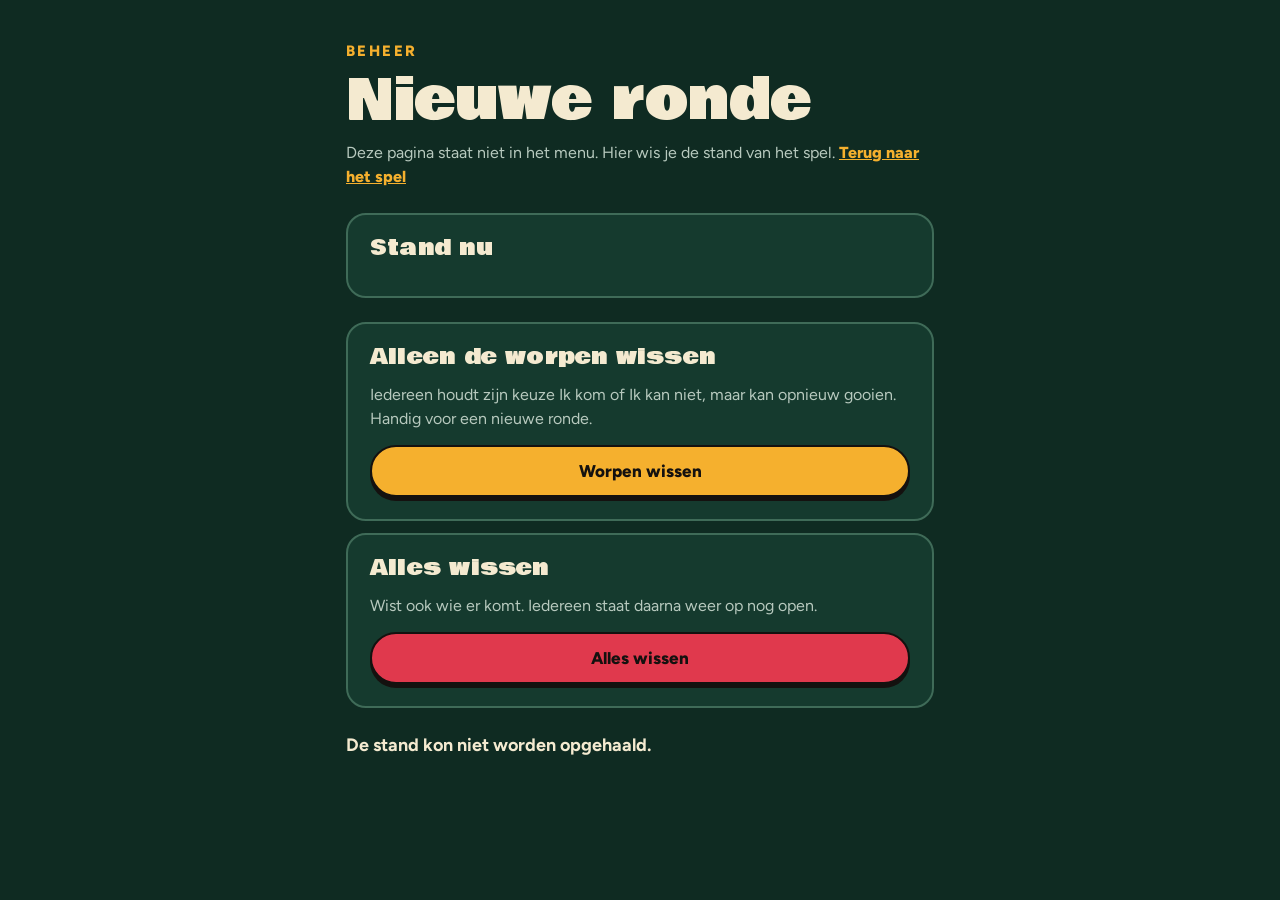
==== beheer.html @ 5af9915f "Beheerpagina om de stand te wissen (niet gelinkt) Co-Authored-By: Claude Sonnet 5.5 <noreply@anthrop" ====
<!doctype html>
<html lang="nl">
<head>
<meta charset="utf-8">
<meta name="viewport" content="width=device-width,initial-scale=1">
<meta name="robots" content="noindex,nofollow">
<title>Dartmiddag beheer</title>
<link rel="preconnect" href="https://fonts.googleapis.com">
<link rel="preconnect" href="https://fonts.gstatic.com" crossorigin>
<link href="https://fonts.googleapis.com/css2?family=Bowlby+One&family=Figtree:wght@400;500;700;800&display=swap" rel="stylesheet">
<link rel="stylesheet" href="site.css">
<style>
main{max-width:620px;margin:0 auto;padding:40px 16px 72px;display:flex;flex-direction:column;gap:24px}
.choice{display:flex;flex-direction:column;gap:12px}
.danger{background:#E0394D;color:#14110F}
.danger:hover{background:#E0394D}
.status{margin:0;font-weight:700;min-height:1.5em}
ul{list-style:none;margin:0;padding:0;display:flex;flex-direction:column;gap:8px}
li{display:flex;justify-content:space-between;gap:12px;background:var(--panel);border:2px solid var(--line);border-radius:14px;padding:10px 16px}
li span:first-child{font-family:var(--display)}
</style>
</head>
<body>
<main>
  <header>
    <p class="eyebrow">Beheer</p>
    <h1 style="font-size:clamp(36px,9vw,56px);margin:10px 0 12px">Nieuwe ronde</h1>
    <p class="note">Deze pagina staat niet in het menu. Hier wis je de stand van het spel. <a href="spel.html">Terug naar het spel</a></p>
  </header>

  <section class="card" aria-labelledby="h-nu">
    <h2 class="display" id="h-nu" style="font-size:22px;margin:0">Stand nu</h2>
    <ul id="nu" aria-live="polite"></ul>
  </section>

  <section class="choice">
    <div class="card">
      <h2 class="display" style="font-size:22px;margin:0">Alleen de worpen wissen</h2>
      <p class="note">Iedereen houdt zijn keuze Ik kom of Ik kan niet, maar kan opnieuw gooien. Handig voor een nieuwe ronde.</p>
      <button class="btn" type="button" id="wis-worpen">Worpen wissen</button>
    </div>
    <div class="card">
      <h2 class="display" style="font-size:22px;margin:0">Alles wissen</h2>
      <p class="note">Wist ook wie er komt. Iedereen staat daarna weer op nog open.</p>
      <button class="btn danger" type="button" id="wis-alles">Alles wissen</button>
    </div>
  </section>
  <p class="status" id="status" aria-live="polite"></p>
</main>

<script src="config.js"></script>
<script>
(function () {
  var cfg = window.DM_CONFIG || {};
  var NAMES = { mart: 'Mart', stefan: 'Stefan', tristan: 'Tristan', niels: 'Niels', dennis: 'Dennis', dani: 'Dani' };
  var $ = function (id) { return document.getElementById(id); };
  var base = (cfg.url || '').replace(/\/$/, '') + '/rest/v1/players';
  var headers = { apikey: cfg.key, Authorization: 'Bearer ' + cfg.key, 'Content-Type': 'application/json' };
  var armed = null, timer = 0;

  function say(t) { $('status').textContent = t; }

  function load() {
    return fetch(base + '?select=id,status,throws&order=id', { headers: headers })
      .then(function (r) { if (!r.ok) throw new Error(); return r.json(); })
      .then(function (rows) {
        var ul = $('nu'); ul.textContent = '';
        rows.forEach(function (x) {
          var li = document.createElement('li');
          var a = document.createElement('span'); a.textContent = NAMES[x.id] || x.id;
          var b = document.createElement('span');
          b.textContent = (x.status === 'ja' ? 'Komt' : x.status === 'nee' ? 'Komt niet' : 'Nog open') + ' · ' + x.throws.length + (x.throws.length === 1 ? ' worp' : ' worpen');
          li.appendChild(a); li.appendChild(b); ul.appendChild(li);
        });
      })
      .catch(function () { say('De stand kon niet worden opgehaald.'); });
  }

  /* Eerst klikken om te bevestigen, dan pas wissen. */
  function wipe(btn, label, confirmLabel, body) {
    btn.addEventListener('click', function () {
      if (armed !== btn) {
        resetArmed();
        armed = btn; btn.textContent = confirmLabel;
        say('Klik nog een keer om te bevestigen.');
        timer = setTimeout(resetArmed, 6000);
        return;
      }
      resetArmed();
      say('Bezig met wissen…');
      fetch(base + '?id=in.(mart,stefan,tristan,niels,dennis,dani)', { method: 'PATCH', headers: headers, body: JSON.stringify(body) })
        .then(function (r) { if (!r.ok) throw new Error(); say('Gewist. Iedereen ziet de nieuwe stand binnen een paar seconden.'); return load(); })
        .catch(function () { say('Wissen is niet gelukt. Probeer het opnieuw.'); });
    });
    btn.dataset.label = label;
  }
  function resetArmed() {
    clearTimeout(timer);
    if (armed) { armed.textContent = armed.dataset.label; armed = null; }
  }

  wipe($('wis-worpen'), 'Worpen wissen', 'Zeker weten? Klik nogmaals', { throws: [] });
  wipe($('wis-alles'), 'Alles wissen', 'Zeker weten? Klik nogmaals', { status: 'open', throws: [] });
  load();
  setInterval(load, 5000);
})();
</script>
</body>
</html>
---- site.css ----
/* Dartmiddag: gedeelde stijl voor index.html en spel.html. Eén donkere kroeglook. */
:root{
  --bg:#0F2B22; --deep:#0B211A; --panel:#153A2E; --line:#3F6B58; --cream:#F4EAD0; --muted:#B7C9BE; --soft:#D9E5DC;
  --amber:#F5B02E; --ink:#14110F; --red:#C8233B; --yes:#8FE0AE; --no:#FF8A98;
  --display:'Bowlby One','Arial Black',sans-serif; --body:'Figtree',system-ui,sans-serif;
  color-scheme:dark;
}
*{box-sizing:border-box}
html{scroll-behavior:smooth}
body{margin:0;background:var(--bg);color:var(--cream);font-family:var(--body);font-size:18px;line-height:1.5}
.wrap{max-width:1240px;margin:0 auto;padding-inline:max(16px,4vw)}
.display{font-family:var(--display);font-weight:400;letter-spacing:.01em}
.eyebrow{margin:0;font-weight:800;font-size:15px;letter-spacing:.16em;text-transform:uppercase;color:var(--amber)}
h1,h2,h3{text-wrap:balance}
h1{font-family:var(--display);font-weight:400;font-size:clamp(44px,7.2vw,96px);line-height:1;margin:18px 0 26px}
h2{font-family:var(--display);font-weight:400;font-size:clamp(34px,5vw,60px);line-height:1.05;margin:12px 0}
a{color:var(--amber);font-weight:800}
.note{margin:0;color:var(--muted);font-size:16px}

/* knoppen en velden */
.btn{display:inline-flex;align-items:center;justify-content:center;gap:10px;min-height:52px;padding:0 26px;border-radius:999px;border:2px solid var(--ink);background:var(--amber);color:var(--ink);font:800 17px var(--body);text-decoration:none;cursor:pointer;box-shadow:0 4px 0 var(--ink);transition:transform .12s,box-shadow .12s}
.btn:hover{transform:translateY(-2px);box-shadow:0 6px 0 var(--ink)}
.btn:active{transform:translateY(3px);box-shadow:0 1px 0 var(--ink)}
.btn-ghost{background:transparent;color:var(--cream);border-color:var(--cream);box-shadow:none}
.btn-ghost:hover{background:rgba(244,234,208,.12);box-shadow:none}
.btn-big{min-height:68px;font-size:24px;width:100%}
.btn:focus-visible,a:focus-visible,.in:focus-visible,button:focus-visible{outline:3px solid var(--cream);outline-offset:3px}
.in{width:100%;min-height:48px;padding:0 14px;border-radius:12px;border:2px solid var(--ink);background:#fff;color:var(--ink);font:600 17px var(--body)}

/* navigatie */
.top{display:flex;flex-wrap:wrap;align-items:center;justify-content:space-between;gap:8px 24px;padding-block:18px}
.brand{display:flex;align-items:center;gap:12px;color:var(--cream);text-decoration:none;font-family:var(--display);font-size:24px;font-weight:400}
.nav{display:flex;flex-wrap:wrap;gap:8px 24px}
.nav a{color:var(--cream);text-decoration:none;font-weight:700;font-size:16px;padding:10px 4px;border-bottom:2px solid transparent}
.nav a:hover{border-bottom-color:var(--amber)}

/* ticker */
.ticker-wrap{overflow:hidden;background:var(--amber);color:var(--ink);border-bottom:3px solid var(--ink)}
.ticker{display:flex;width:max-content;animation:tick 48s linear infinite}
.ticker span{padding:9px 22px;font-weight:800;font-size:14px;letter-spacing:.12em;white-space:nowrap}
@keyframes tick{from{transform:translateX(0)}to{transform:translateX(-50%)}}

/* bord */
.board{width:100%;height:auto;display:block}
.dart-in{animation:dartin .28s ease-out;transform-origin:0 0}
@keyframes dartin{from{transform:scale(2.6);opacity:0}to{transform:scale(1);opacity:1}}
.pop{animation:pop .4s ease-out}
@keyframes pop{from{transform:scale(.92);opacity:0}to{transform:scale(1);opacity:1}}
.lbl{font-weight:800;font-size:13px;letter-spacing:.14em;text-transform:uppercase;color:var(--amber)}
.last{display:flex;flex-wrap:wrap;align-items:center;justify-content:space-between;gap:6px 18px;background:var(--bg);border:2px solid var(--amber);border-radius:20px;padding:16px 22px}
.last .big{font-family:var(--display);font-size:56px;line-height:1;color:var(--amber)}
.last .what{font-size:22px;font-weight:800}
.card{background:var(--panel);border:2px solid var(--line);border-radius:20px;padding:22px;display:flex;flex-direction:column;gap:14px}
.paper{background:var(--cream);color:var(--ink);border:3px solid var(--ink);border-radius:20px;padding:24px;box-shadow:6px 6px 0 var(--ink);display:flex;flex-direction:column;gap:12px}
.paper a.btn{align-self:flex-start}

@media (prefers-reduced-motion:reduce){.ticker,.dart-in,.pop{animation:none}html{scroll-behavior:auto}}
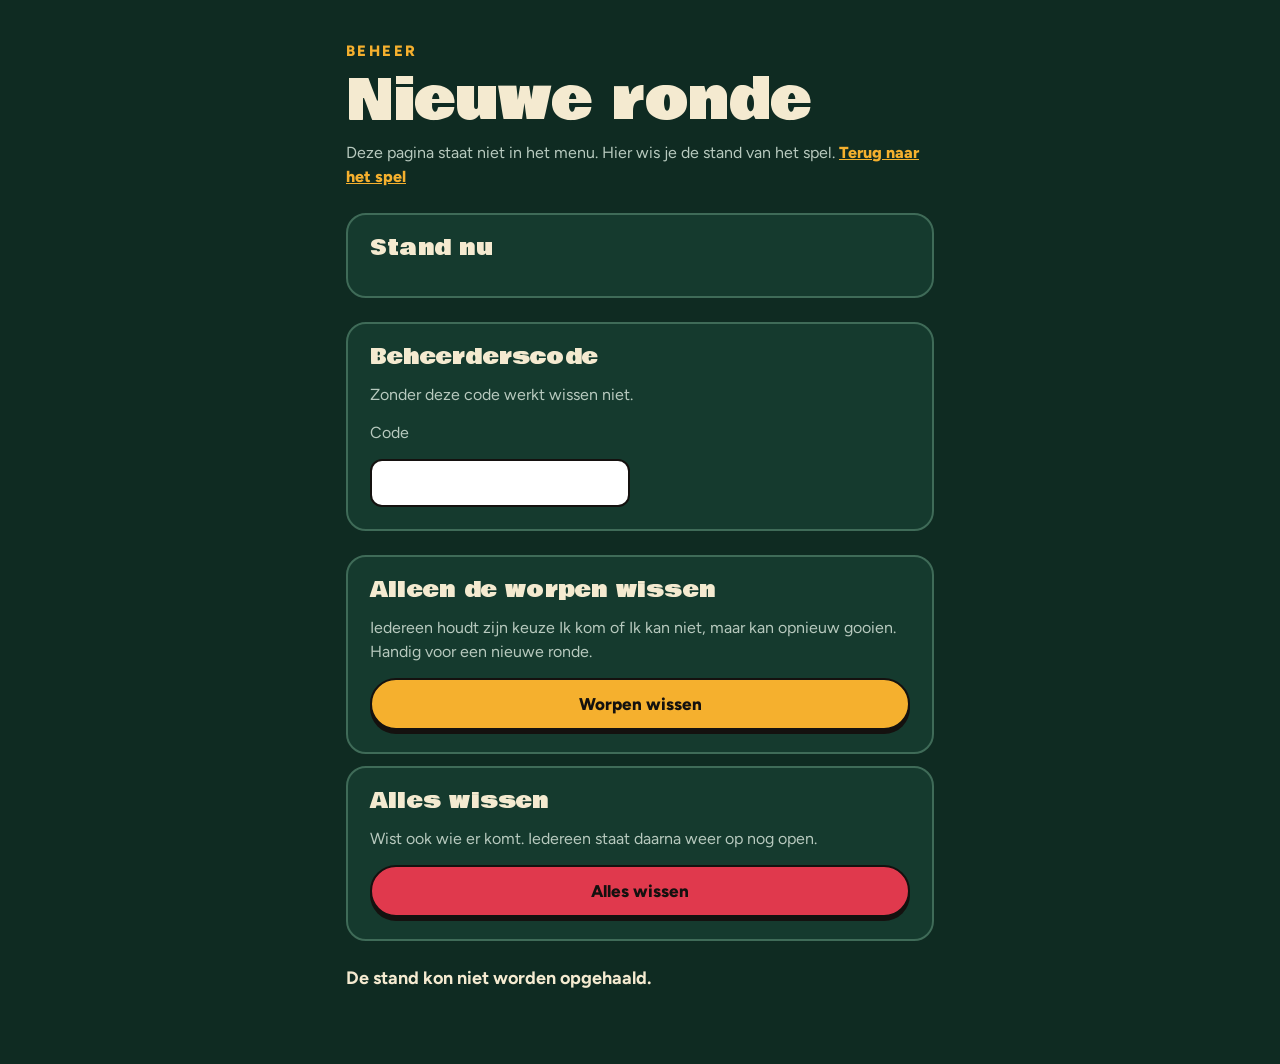
==== commit 03322ff6: "Persoonlijke codes voor spelers en beheerder Co-Authored-By: Claude Sonnet 5.5 <noreply@anthropic.co" ====
--- a/beheer.html
+++ b/beheer.html
@@ -33,6 +33,13 @@
     <ul id="nu" aria-live="polite"></ul>
   </section>
 
+  <section class="card" aria-labelledby="h-code">
+    <h2 class="display" id="h-code" style="font-size:22px;margin:0">Beheerderscode</h2>
+    <p class="note">Zonder deze code werkt wissen niet.</p>
+    <label class="note" for="admin-code">Code</label>
+    <input id="admin-code" class="in" type="password" autocomplete="off" spellcheck="false" style="max-width:260px">
+  </section>
+
   <section class="choice">
     <div class="card">
       <h2 class="display" style="font-size:22px;margin:0">Alleen de worpen wissen</h2>
@@ -55,6 +62,7 @@
   var NAMES = { mart: 'Mart', stefan: 'Stefan', tristan: 'Tristan', niels: 'Niels', dennis: 'Dennis', dani: 'Dani' };
   var $ = function (id) { return document.getElementById(id); };
   var base = (cfg.url || '').replace(/\/$/, '') + '/rest/v1/players';
+  var rpcBase = (cfg.url || '').replace(/\/$/, '') + '/rest/v1/rpc/';
   var headers = { apikey: cfg.key, Authorization: 'Bearer ' + cfg.key, 'Content-Type': 'application/json' };
   var armed = null, timer = 0;
 
@@ -77,8 +85,9 @@
   }
 
   /* Eerst klikken om te bevestigen, dan pas wissen. */
-  function wipe(btn, label, confirmLabel, body) {
+  function wipe(btn, label, confirmLabel, alles) {
     btn.addEventListener('click', function () {
+      if (!$('admin-code').value.trim()) { resetArmed(); say('Vul eerst de beheerderscode in.'); $('admin-code').focus(); return; }
       if (armed !== btn) {
         resetArmed();
         armed = btn; btn.textContent = confirmLabel;
@@ -88,8 +97,12 @@
       }
       resetArmed();
       say('Bezig met wissen…');
-      fetch(base + '?id=in.(mart,stefan,tristan,niels,dennis,dani)', { method: 'PATCH', headers: headers, body: JSON.stringify(body) })
-        .then(function (r) { if (!r.ok) throw new Error(); say('Gewist. Iedereen ziet de nieuwe stand binnen een paar seconden.'); return load(); })
+      fetch(rpcBase + 'spel_wissen', { method: 'POST', headers: headers, body: JSON.stringify({ p_code: $('admin-code').value, p_alles: alles }) })
+        .then(function (r) { if (!r.ok) throw new Error(); return r.json(); })
+        .then(function (ok) {
+          if (!ok) { say('Die beheerderscode klopt niet. Er is niets gewist.'); return; }
+          say('Gewist. Iedereen ziet de nieuwe stand binnen een paar seconden.'); return load();
+        })
         .catch(function () { say('Wissen is niet gelukt. Probeer het opnieuw.'); });
     });
     btn.dataset.label = label;
@@ -99,8 +112,8 @@
     if (armed) { armed.textContent = armed.dataset.label; armed = null; }
   }
 
-  wipe($('wis-worpen'), 'Worpen wissen', 'Zeker weten? Klik nogmaals', { throws: [] });
-  wipe($('wis-alles'), 'Alles wissen', 'Zeker weten? Klik nogmaals', { status: 'open', throws: [] });
+  wipe($('wis-worpen'), 'Worpen wissen', 'Zeker weten? Klik nogmaals', false);
+  wipe($('wis-alles'), 'Alles wissen', 'Zeker weten? Klik nogmaals', true);
   load();
   setInterval(load, 5000);
 })();
